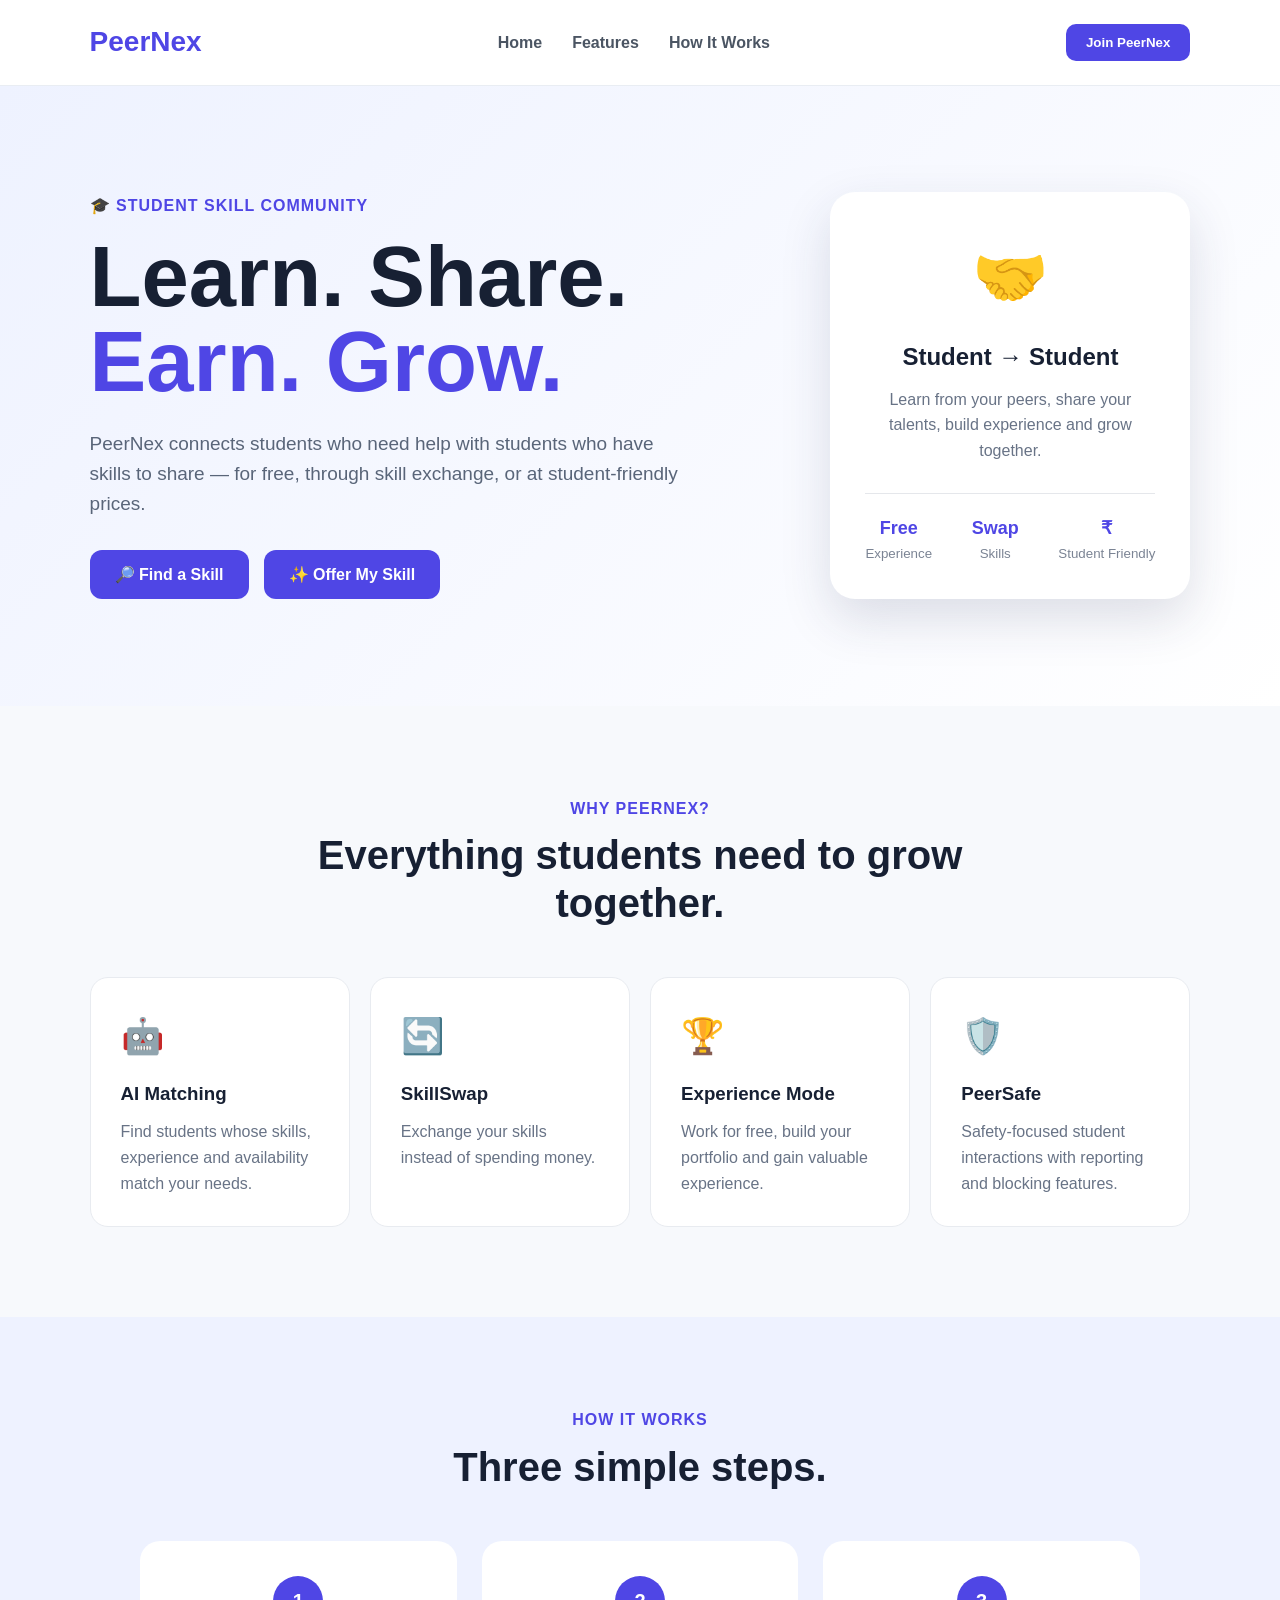
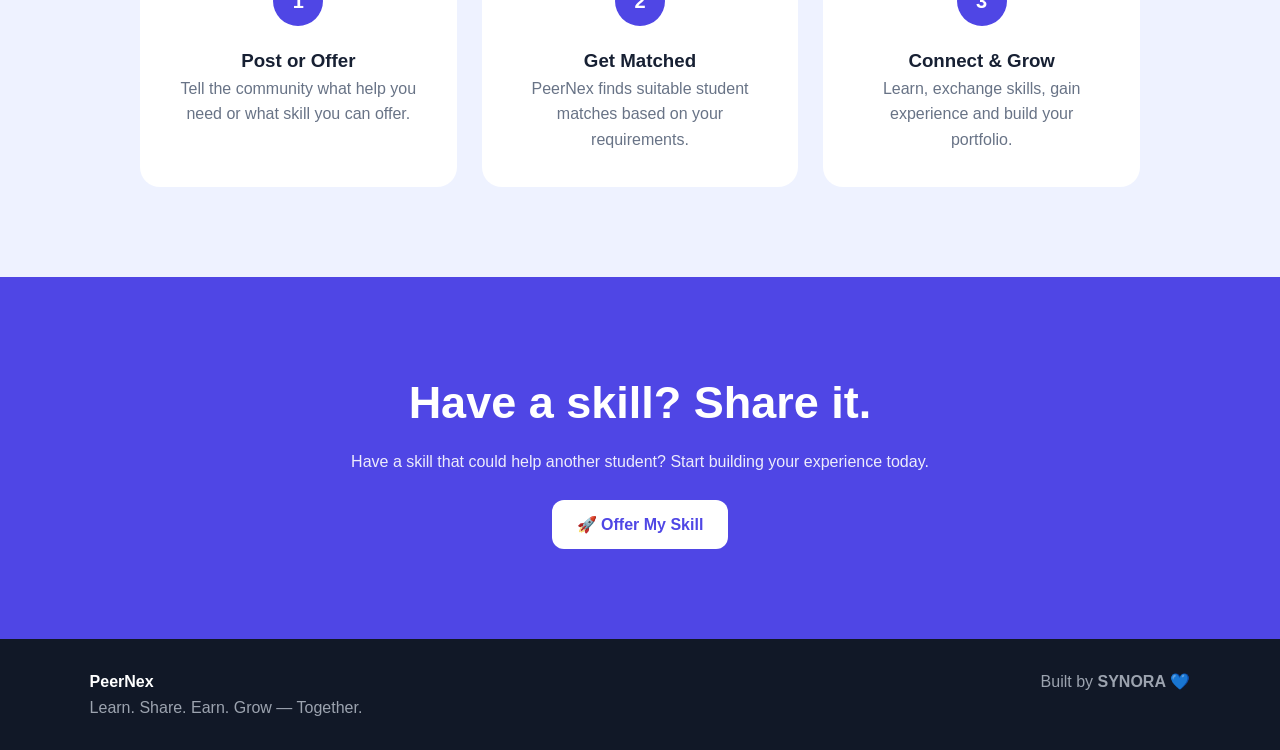
==== index.html @ b84e5022 "Add files via upload" ====
<!DOCTYPE html>
<html lang="en">
<head>
    <meta charset="UTF-8">
    <meta name="viewport" content="width=device-width, initial-scale=1.0">

    <title>PeerNex | Learn. Share. Earn. Grow.</title>

    <link rel="stylesheet" href="style.css">
</head>

<body>

    <!-- Navigation -->
    <header>
        <div class="logo">PeerNex</div>

        <nav>
            <a href="#home">Home</a>
            <a href="#features">Features</a>
            <a href="#how">How It Works</a>
        </nav>

       <button class="login-btn" onclick="offerSkill()">Join PeerNex</button>
    </header>


    <!-- Hero Section -->
    <section class="hero" id="home">

        <div class="hero-text">

            <p class="small-title">🎓 STUDENT SKILL COMMUNITY</p>

            <h1>
                Learn. Share.<br>
                <span>Earn. Grow.</span>
            </h1>

            <p class="description">
                PeerNex connects students who need help with students
                who have skills to share — for free, through skill exchange,
                or at student-friendly prices.
            </p>

            <div class="hero-buttons">
                <button onclick="findSkill()">🔎 Find a Skill</button>
                <button onclick="offerSkill()">✨ Offer My Skill</button>
            </div>

        </div>


        <div class="hero-card">

            <div class="card-icon">🤝</div>

            <h3>Student → Student</h3>

            <p>
                Learn from your peers, share your talents,
                build experience and grow together.
            </p>

            <div class="mini-stats">

                <div>
                    <strong>Free</strong>
                    <small>Experience</small>
                </div>

                <div>
                    <strong>Swap</strong>
                    <small>Skills</small>
                </div>

                <div>
                    <strong>₹</strong>
                    <small>Student Friendly</small>
                </div>

            </div>

        </div>

    </section>


    <!-- Features -->
    <section class="features" id="features">

        <div class="section-title">
            <p>WHY PEERNEX?</p>
            <h2>Everything students need to grow together.</h2>
        </div>


        <div class="feature-grid">

            <div class="feature-card">
                <div class="feature-icon">🤖</div>
                <h3>AI Matching</h3>
                <p>
                    Find students whose skills, experience and availability
                    match your needs.
                </p>
            </div>


            <div class="feature-card">
                <div class="feature-icon">🔄</div>
                <h3>SkillSwap</h3>
                <p>
                    Exchange your skills instead of spending money.
                </p>
            </div>


            <div class="feature-card">
                <div class="feature-icon">🏆</div>
                <h3>Experience Mode</h3>
                <p>
                    Work for free, build your portfolio and gain valuable
                    experience.
                </p>
            </div>


            <div class="feature-card">
                <div class="feature-icon">🛡️</div>
                <h3>PeerSafe</h3>
                <p>
                    Safety-focused student interactions with reporting
                    and blocking features.
                </p>
            </div>

        </div>

    </section>


    <!-- How It Works -->
    <section class="how" id="how">

        <div class="section-title">
            <p>HOW IT WORKS</p>
            <h2>Three simple steps.</h2>
        </div>


        <div class="steps">

            <div class="step">
                <div>1</div>
                <h3>Post or Offer</h3>
                <p>
                    Tell the community what help you need
                    or what skill you can offer.
                </p>
            </div>


            <div class="step">
                <div>2</div>
                <h3>Get Matched</h3>
                <p>
                    PeerNex finds suitable student matches
                    based on your requirements.
                </p>
            </div>


            <div class="step">
                <div>3</div>
                <h3>Connect & Grow</h3>
                <p>
                    Learn, exchange skills, gain experience
                    and build your portfolio.
                </p>
            </div>

        </div>

    </section>


    <!-- Call to Action -->
    <section class="cta">

        <h2>Have a skill? Share it.</h2>

        <p>
            Have a skill that could help another student?
            Start building your experience today.
        </p>

        <button onclick="offerSkill()">
            🚀 Offer My Skill
        </button>

    </section>


    <!-- Footer -->
    <footer>

        <div>
            <strong>PeerNex</strong>
            <p>Learn. Share. Earn. Grow — Together.</p>
        </div>

        <p>Built by <strong>SYNORA</strong> 💙</p>

    </footer>


    <script src="script.js"></script>

</body>
</html>
---- style.css ----
* {
    margin: 0;
    padding: 0;
    box-sizing: border-box;
}

html {
    scroll-behavior: smooth;
}

body {
    font-family: Arial, sans-serif;
    background: #f7f9fc;
    color: #172033;
    line-height: 1.6;
}

/* NAVIGATION */

header {
    width: 100%;
    padding: 20px 7%;
    display: flex;
    align-items: center;
    justify-content: space-between;
    background: white;
    border-bottom: 1px solid #e9edf3;
    position: sticky;
    top: 0;
    z-index: 100;
}

.logo {
    font-size: 28px;
    font-weight: 800;
    color: #4f46e5;
}

nav {
    display: flex;
    gap: 30px;
}

nav a {
    text-decoration: none;
    color: #4b5563;
    font-weight: 600;
}

nav a:hover {
    color: #4f46e5;
}

.login-btn {
    border: none;
    background: #4f46e5;
    color: white;
    padding: 11px 20px;
    border-radius: 10px;
    cursor: pointer;
    font-weight: 600;
}


/* HERO */

.hero {
    min-height: 620px;
    padding: 80px 7%;
    display: flex;
    align-items: center;
    justify-content: space-between;
    gap: 60px;
    background: linear-gradient(135deg, #eef2ff, #ffffff);
}

.hero-text {
    max-width: 650px;
}

.small-title {
    color: #4f46e5;
    font-weight: 800;
    letter-spacing: 1px;
    margin-bottom: 15px;
}

.hero h1 {
    font-size: clamp(50px, 7vw, 85px);
    line-height: 1;
    margin-bottom: 25px;
}

.hero h1 span {
    color: #4f46e5;
}

.description {
    color: #596579;
    font-size: 19px;
    max-width: 600px;
    margin-bottom: 30px;
}

.hero-buttons {
    display: flex;
    gap: 15px;
    flex-wrap: wrap;
}

.hero-buttons button,
.cta button {
    border: none;
    padding: 15px 25px;
    border-radius: 12px;
    background: #4f46e5;
    color: white;
    font-size: 16px;
    font-weight: 700;
    cursor: pointer;
}

.hero-buttons button:hover,
.cta button:hover,
.login-btn:hover {
    transform: translateY(-2px);
    opacity: 0.9;
}


/* HERO CARD */

.hero-card {
    width: 360px;
    padding: 35px;
    background: white;
    border-radius: 25px;
    box-shadow: 0 20px 50px rgba(40, 50, 90, 0.15);
    text-align: center;
}

.card-icon {
    font-size: 60px;
    margin-bottom: 15px;
}

.hero-card h3 {
    font-size: 24px;
    margin-bottom: 10px;
}

.hero-card p {
    color: #687386;
}

.mini-stats {
    display: flex;
    justify-content: space-between;
    margin-top: 30px;
    padding-top: 20px;
    border-top: 1px solid #e5e7eb;
}

.mini-stats div {
    display: flex;
    flex-direction: column;
}

.mini-stats strong {
    color: #4f46e5;
    font-size: 18px;
}

.mini-stats small {
    color: #7b8494;
}


/* FEATURES */

.features,
.how {
    padding: 90px 7%;
}

.section-title {
    text-align: center;
    max-width: 650px;
    margin: 0 auto 50px;
}

.section-title p {
    color: #4f46e5;
    font-weight: 800;
    letter-spacing: 1px;
}

.section-title h2 {
    font-size: 40px;
    line-height: 1.2;
    margin-top: 10px;
}

.feature-grid {
    display: grid;
    grid-template-columns: repeat(4, 1fr);
    gap: 20px;
}

.feature-card {
    background: white;
    padding: 30px;
    border-radius: 18px;
    border: 1px solid #e8ebf0;
    transition: 0.3s;
}

.feature-card:hover {
    transform: translateY(-8px);
    box-shadow: 0 15px 35px rgba(40, 50, 90, 0.1);
}

.feature-icon {
    font-size: 35px;
    margin-bottom: 15px;
}

.feature-card h3 {
    margin-bottom: 10px;
}

.feature-card p {
    color: #687386;
}


/* HOW IT WORKS */

.how {
    background: #eef2ff;
}

.steps {
    display: grid;
    grid-template-columns: repeat(3, 1fr);
    gap: 25px;
    max-width: 1000px;
    margin: auto;
}

.step {
    background: white;
    padding: 35px;
    border-radius: 20px;
    text-align: center;
}

.step > div {
    width: 50px;
    height: 50px;
    display: flex;
    align-items: center;
    justify-content: center;
    margin: 0 auto 20px;
    border-radius: 50%;
    background: #4f46e5;
    color: white;
    font-size: 20px;
    font-weight: bold;
}

.step p {
    color: #687386;
}


/* CTA */

.cta {
    padding: 90px 7%;
    text-align: center;
    background: #4f46e5;
    color: white;
}

.cta h2 {
    font-size: 45px;
    margin-bottom: 10px;
}

.cta p {
    margin-bottom: 25px;
    opacity: 0.9;
}

.cta button {
    background: white;
    color: #4f46e5;
}


/* FOOTER */

footer {
    padding: 30px 7%;
    background: #111827;
    color: white;
    display: flex;
    justify-content: space-between;
    gap: 20px;
}

footer p {
    color: #9ca3af;
}


/* MOBILE */

@media (max-width: 900px) {

    .hero {
        flex-direction: column;
        text-align: center;
    }

    .description {
        margin-left: auto;
        margin-right: auto;
    }

    .hero-buttons {
        justify-content: center;
    }

    .feature-grid {
        grid-template-columns: repeat(2, 1fr);
    }

    .steps {
        grid-template-columns: 1fr;
    }
}


@media (max-width: 600px) {

    header {
        padding: 15px 5%;
    }

    nav {
        display: none;
    }

    .hero {
        padding: 60px 5%;
    }

    .hero-card {
        width: 100%;
    }

    .feature-grid {
        grid-template-columns: 1fr;
    }

    .section-title h2 {
        font-size: 30px;
    }

    footer {
        flex-direction: column;
    }
}
/* REQUEST PAGE */

.request-page {
    min-height: 75vh;
    padding: 70px 20px;
    background: linear-gradient(135deg, #eef2ff, #ffffff);
}

.request-form {
    max-width: 650px;
    margin: 0 auto;
    padding: 35px;
    background: white;
    border-radius: 20px;
    box-shadow: 0 15px 40px rgba(40, 50, 90, 0.12);
}

.request-form label {
    display: block;
    margin-top: 18px;
    margin-bottom: 7px;
    font-weight: 700;
}

.request-form input,
.request-form textarea,
.request-form select {
    width: 100%;
    padding: 13px 15px;
    border: 1px solid #d9deea;
    border-radius: 10px;
    font-size: 15px;
    font-family: Arial, sans-serif;
    outline: none;
}

.request-form input:focus,
.request-form textarea:focus,
.request-form select:focus {
    border-color: #4f46e5;
}

.request-form textarea {
    resize: vertical;
}

.find-match-btn {
    width: 100%;
    margin-top: 28px;
    padding: 15px;
    border: none;
    border-radius: 12px;
    background: #4f46e5;
    color: white;
    font-size: 17px;
    font-weight: 700;
    cursor: pointer;
}

.find-match-btn:hover {
    opacity: 0.9;
    transform: translateY(-2px);
}
/* AI MATCHES PAGE */

.matches-page {
    min-height: 75vh;
    padding: 70px 7%;
    background: linear-gradient(135deg, #eef2ff, #ffffff);
}

.request-summary {
    max-width: 900px;
    margin: 0 auto 30px;
    padding: 20px 25px;
    background: white;
    border-left: 5px solid #4f46e5;
    border-radius: 12px;
    box-shadow: 0 8px 25px rgba(40, 50, 90, 0.08);
}

.request-summary strong {
    font-size: 18px;
}

.request-summary p {
    margin: 8px 0;
    color: #596579;
}

.request-summary span {
    display: inline-block;
    margin-right: 15px;
    color: #4f46e5;
    font-size: 14px;
    font-weight: 600;
}

.match-list {
    max-width: 900px;
    margin: auto;
    display: flex;
    flex-direction: column;
    gap: 25px;
}

.match-card {
    background: white;
    padding: 28px;
    border-radius: 20px;
    border: 1px solid #e5e7eb;
    box-shadow: 0 10px 30px rgba(40, 50, 90, 0.08);
    transition: 0.3s;
}

.match-card:hover {
    transform: translateY(-4px);
    box-shadow: 0 18px 40px rgba(40, 50, 90, 0.12);
}

.match-top {
    display: flex;
    align-items: center;
    gap: 18px;
}

.student-avatar {
    width: 60px;
    height: 60px;
    border-radius: 50%;
    background: #4f46e5;
    color: white;
    display: flex;
    align-items: center;
    justify-content: center;
    font-size: 25px;
    font-weight: 800;
}

.student-info {
    flex: 1;
}

.student-info h3 {
    margin-bottom: 3px;
    font-size: 21px;
}

.student-info p {
    color: #596579;
}

.rating {
    margin-top: 5px;
    font-size: 14px;
    color: #6b7280;
}

.match-score {
    text-align: center;
    min-width: 80px;
}

.match-score strong {
    display: block;
    color: #4f46e5;
    font-size: 28px;
}

.match-score small {
    color: #6b7280;
}

.skills {
    display: flex;
    flex-wrap: wrap;
    gap: 8px;
    margin: 22px 0;
}

.skills span {
    background: #eef2ff;
    color: #4338ca;
    padding: 7px 12px;
    border-radius: 20px;
    font-size: 13px;
    font-weight: 600;
}

.match-reason {
    padding: 18px;
    background: #f8f9ff;
    border-radius: 12px;
    margin-bottom: 18px;
}

.match-reason strong {
    color: #4f46e5;
}

.match-reason p {
    margin-top: 8px;
    color: #596579;
    font-size: 14px;
}

.service-options {
    display: flex;
    flex-wrap: wrap;
    gap: 10px;
    margin-bottom: 20px;
}

.service-options span {
    padding: 7px 12px;
    border-radius: 8px;
    background: #f3f4f6;
    color: #374151;
    font-size: 13px;
    font-weight: 600;
}

.match-buttons {
    display: flex;
    gap: 12px;
}

.match-buttons button {
    flex: 1;
    padding: 12px;
    border: none;
    border-radius: 10px;
    background: #4f46e5;
    color: white;
    font-weight: 700;
    cursor: pointer;
}

.match-buttons button:first-child {
    background: #eef2ff;
    color: #4338ca;
}

.match-buttons button:hover {
    opacity: 0.85;
}

@media (max-width: 600px) {

    .match-top {
        align-items: flex-start;
    }

    .match-score {
        min-width: 60px;
    }

    .match-buttons {
        flex-direction: column;
    }

}
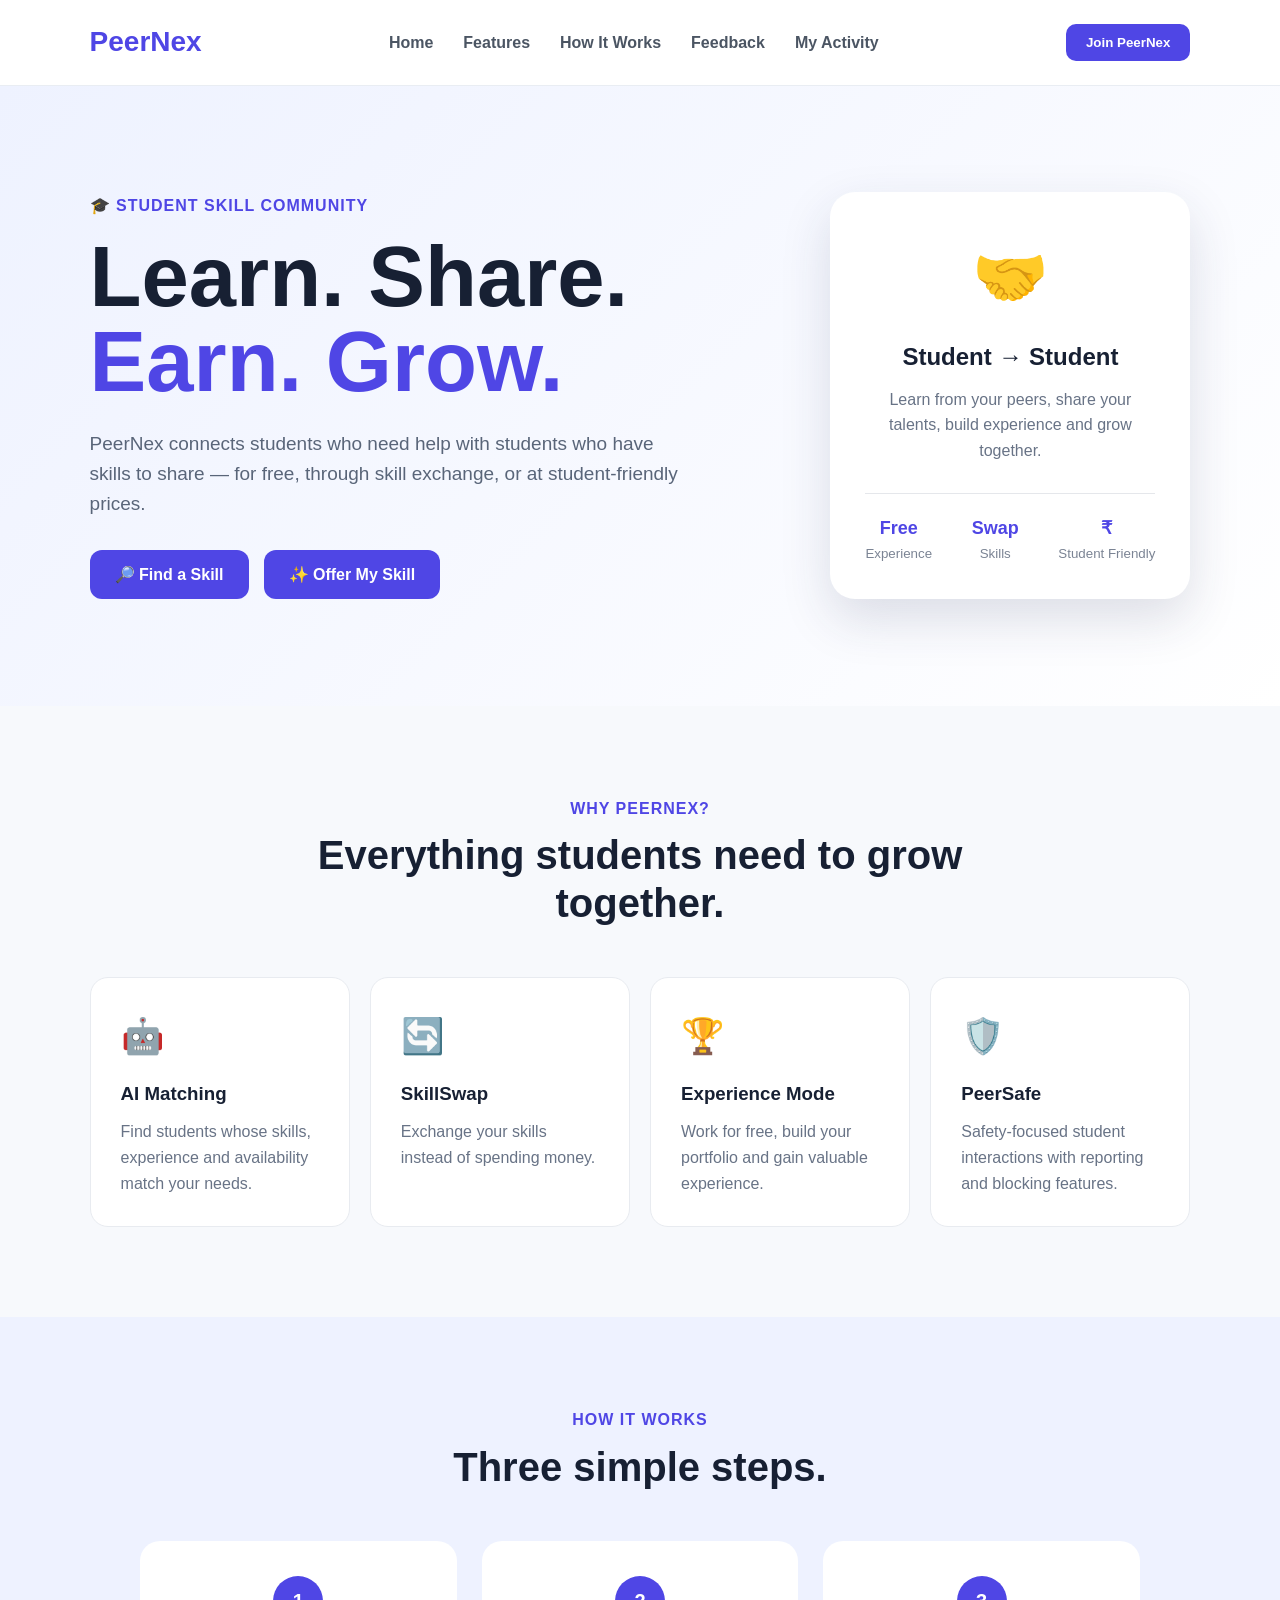
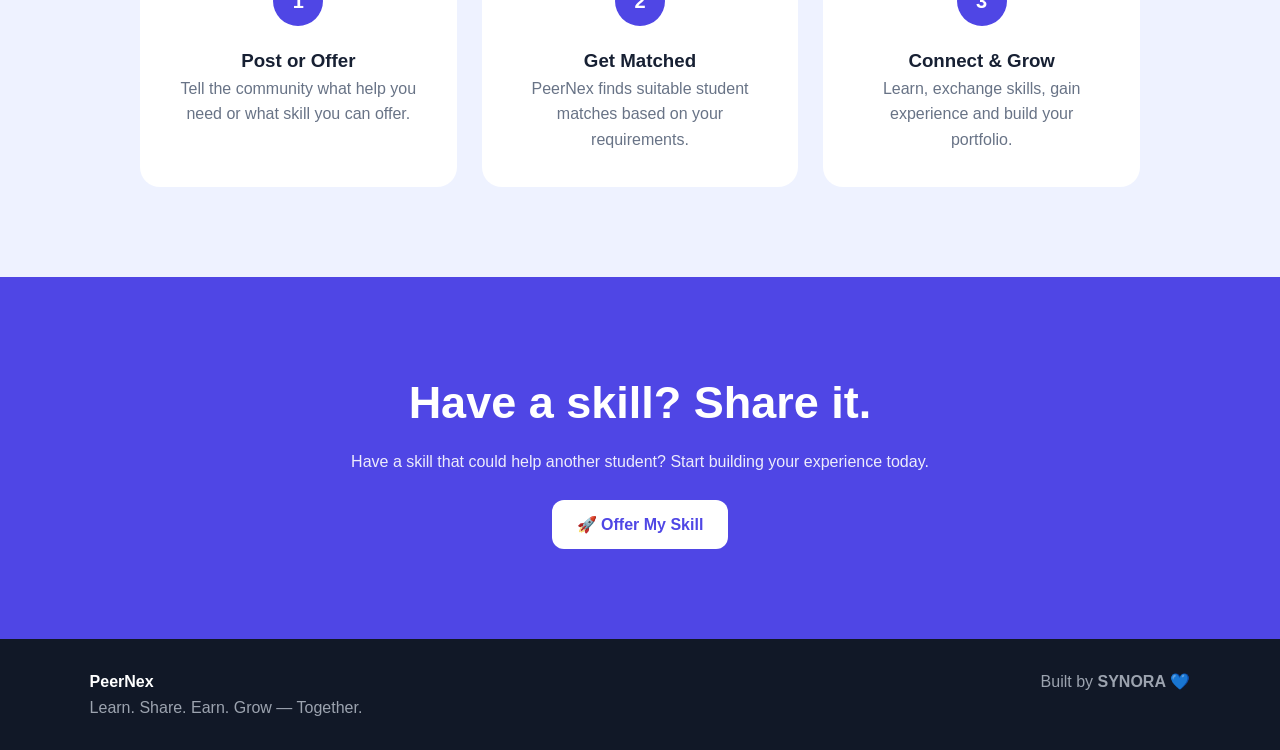
==== commit 8cd74114: "Add files via upload" ====
--- a/index.html
+++ b/index.html
@@ -16,10 +16,12 @@
         <div class="logo">PeerNex</div>
 
         <nav>
-            <a href="#home">Home</a>
-            <a href="#features">Features</a>
-            <a href="#how">How It Works</a>
-        </nav>
+    <a href="#home">Home</a>
+    <a href="#features">Features</a>
+    <a href="#how">How It Works</a>
+    <a href="feedback.html">Feedback</a>
+    <a href="history.html">My Activity</a>
+</nav>
 
        <button class="login-btn" onclick="offerSkill()">Join PeerNex</button>
     </header>
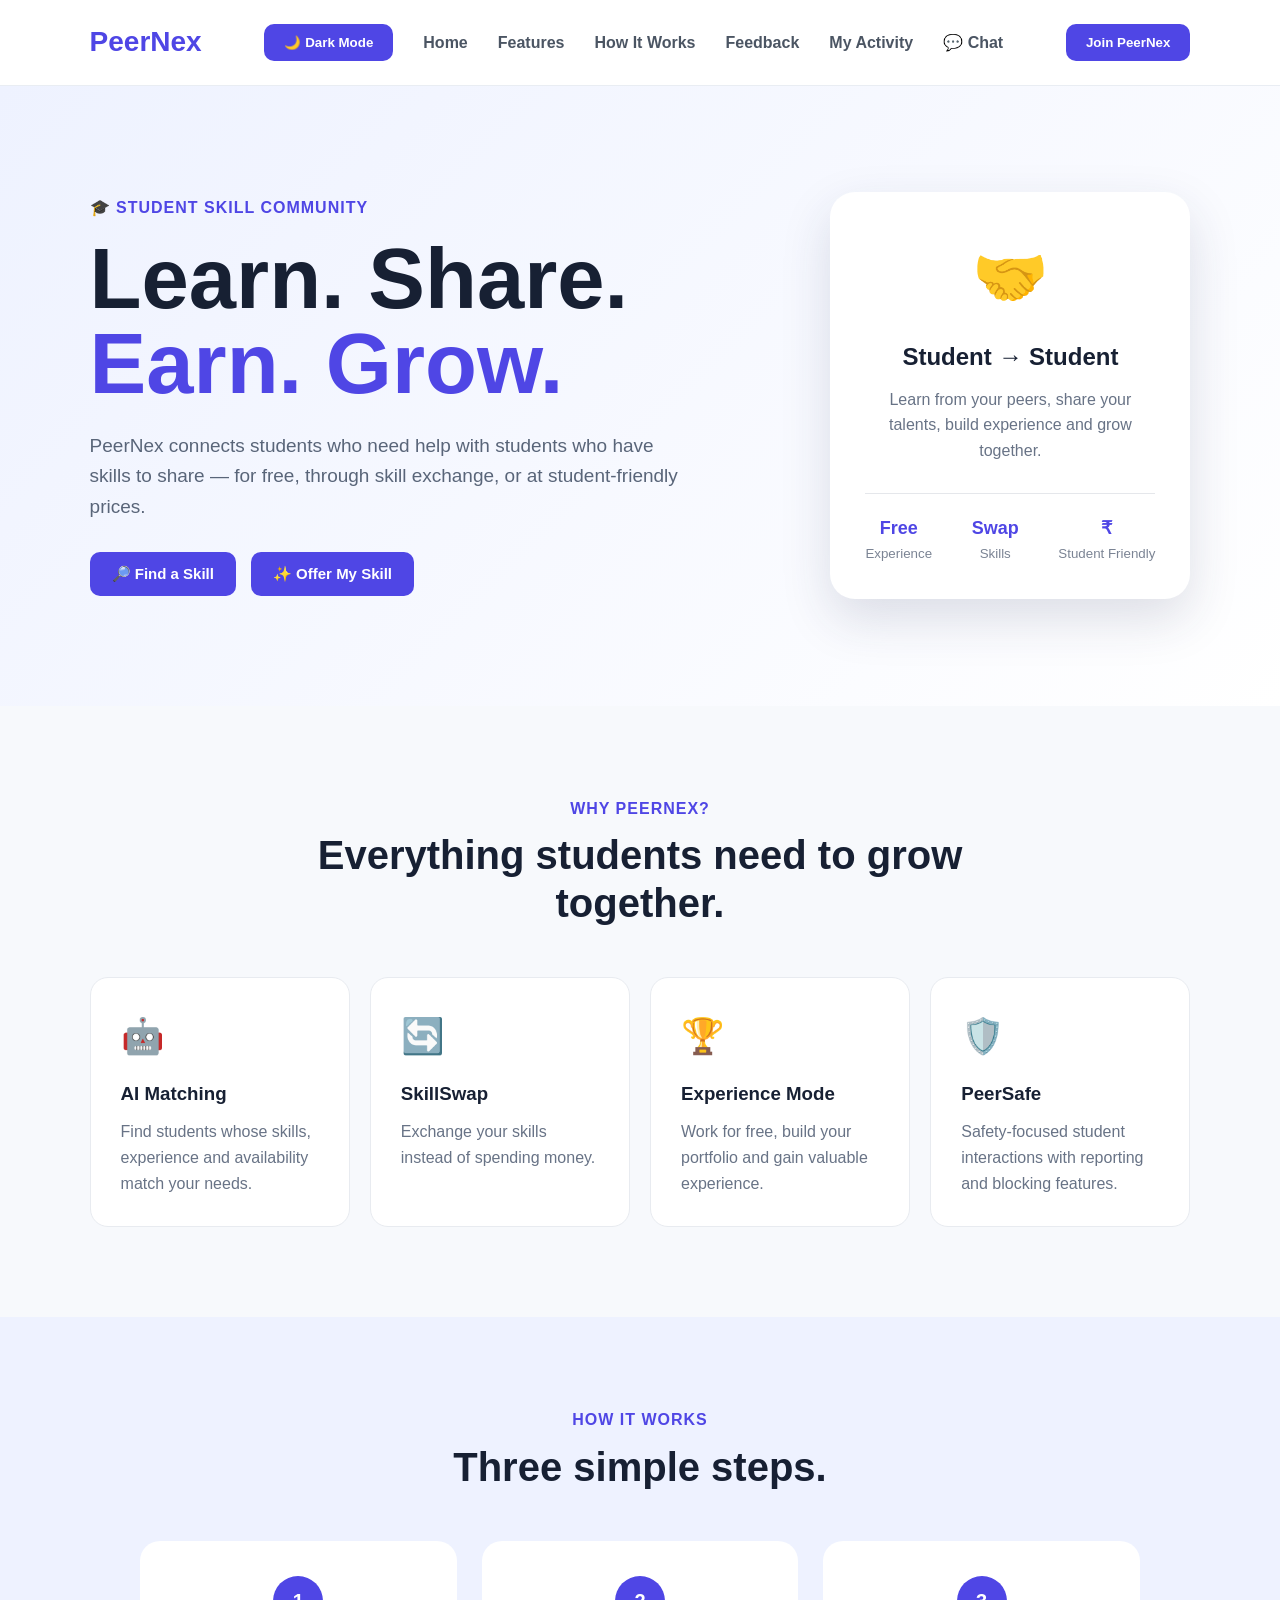
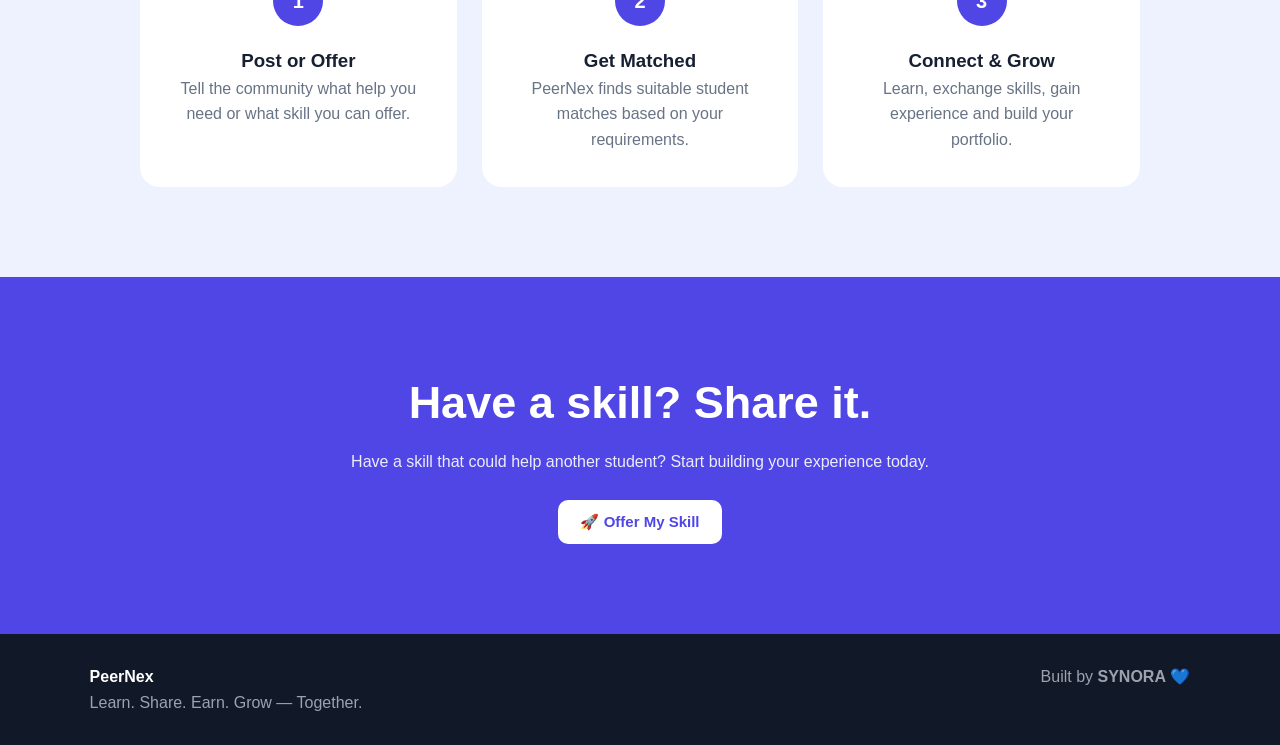
==== commit 1fdcc3ed: "Add files via upload" ====
--- a/index.html
+++ b/index.html
@@ -16,11 +16,17 @@
         <div class="logo">PeerNex</div>
 
         <nav>
+            
+<button id="themeToggle" class="login-btn" onclick="toggleTheme()">
+    🌙 Dark Mode
+</button>
+
     <a href="#home">Home</a>
     <a href="#features">Features</a>
     <a href="#how">How It Works</a>
     <a href="feedback.html">Feedback</a>
     <a href="history.html">My Activity</a>
+    <a href="chat.html">💬 Chat</a>
 </nav>
 
        <button class="login-btn" onclick="offerSkill()">Join PeerNex</button>
--- a/style.css
+++ b/style.css
@@ -1,3 +1,13 @@
+
+/* =========================================
+   PEERNEX - COMPLETE STYLE.CSS
+   Light Mode + Dark Mode
+   Home | Request | Matches | Activity | Chat
+   Developed by SYNORA
+========================================= */
+
+/* ========== GLOBAL ========== */
+
 * {
     margin: 0;
     padding: 0;
@@ -13,9 +23,21 @@
     background: #f7f9fc;
     color: #172033;
     line-height: 1.6;
-}
-
-/* NAVIGATION */
+    transition: background-color 0.2s ease, color 0.2s ease;
+}
+
+button,
+input,
+textarea,
+select {
+    font-family: inherit;
+}
+
+button {
+    cursor: pointer;
+}
+
+/* ========== HEADER & NAVIGATION ========== */
 
 header {
     width: 100%;
@@ -23,7 +45,8 @@
     display: flex;
     align-items: center;
     justify-content: space-between;
-    background: white;
+    gap: 20px;
+    background: #ffffff;
     border-bottom: 1px solid #e9edf3;
     position: sticky;
     top: 0;
@@ -38,6 +61,7 @@
 
 nav {
     display: flex;
+    align-items: center;
     gap: 30px;
 }
 
@@ -45,6 +69,7 @@
     text-decoration: none;
     color: #4b5563;
     font-weight: 600;
+    transition: color 0.2s ease;
 }
 
 nav a:hover {
@@ -57,12 +82,50 @@
     color: white;
     padding: 11px 20px;
     border-radius: 10px;
+    font-weight: 600;
+}
+
+/* ========== COMMON BUTTONS ========== */
+
+.hero-buttons button,
+.cta button,
+.find-match-btn,
+.match-buttons button,
+button.primary,
+.primary-btn {
+    border: none;
+    padding: 13px 22px;
+    border-radius: 10px;
+    background: #4f46e5;
+    color: white;
+    font-size: 15px;
+    font-weight: 700;
     cursor: pointer;
-    font-weight: 600;
-}
-
-
-/* HERO */
+    transition: 0.2s ease;
+}
+
+.hero-buttons button:hover,
+.cta button:hover,
+.find-match-btn:hover,
+.match-buttons button:hover,
+button.primary:hover,
+.primary-btn:hover,
+.login-btn:hover {
+    transform: translateY(-2px);
+    opacity: 0.9;
+}
+
+button.secondary,
+.secondary-btn {
+    background: #eef2ff;
+    color: #4338ca;
+    border: 1px solid #c7d2fe;
+    padding: 12px 18px;
+    border-radius: 10px;
+    font-weight: 700;
+}
+
+/* ========== HOME HERO ========== */
 
 .hero {
     min-height: 620px;
@@ -107,28 +170,6 @@
     gap: 15px;
     flex-wrap: wrap;
 }
-
-.hero-buttons button,
-.cta button {
-    border: none;
-    padding: 15px 25px;
-    border-radius: 12px;
-    background: #4f46e5;
-    color: white;
-    font-size: 16px;
-    font-weight: 700;
-    cursor: pointer;
-}
-
-.hero-buttons button:hover,
-.cta button:hover,
-.login-btn:hover {
-    transform: translateY(-2px);
-    opacity: 0.9;
-}
-
-
-/* HERO CARD */
 
 .hero-card {
     width: 360px;
@@ -175,8 +216,7 @@
     color: #7b8494;
 }
 
-
-/* FEATURES */
+/* ========== FEATURES ========== */
 
 .features,
 .how {
@@ -233,8 +273,7 @@
     color: #687386;
 }
 
-
-/* HOW IT WORKS */
+/* ========== HOW IT WORKS ========== */
 
 .how {
     background: #eef2ff;
@@ -273,8 +312,7 @@
     color: #687386;
 }
 
-
-/* CTA */
+/* ========== CALL TO ACTION ========== */
 
 .cta {
     padding: 90px 7%;
@@ -298,8 +336,7 @@
     color: #4f46e5;
 }
 
-
-/* FOOTER */
+/* ========== FOOTER ========== */
 
 footer {
     padding: 30px 7%;
@@ -314,66 +351,7 @@
     color: #9ca3af;
 }
 
-
-/* MOBILE */
-
-@media (max-width: 900px) {
-
-    .hero {
-        flex-direction: column;
-        text-align: center;
-    }
-
-    .description {
-        margin-left: auto;
-        margin-right: auto;
-    }
-
-    .hero-buttons {
-        justify-content: center;
-    }
-
-    .feature-grid {
-        grid-template-columns: repeat(2, 1fr);
-    }
-
-    .steps {
-        grid-template-columns: 1fr;
-    }
-}
-
-
-@media (max-width: 600px) {
-
-    header {
-        padding: 15px 5%;
-    }
-
-    nav {
-        display: none;
-    }
-
-    .hero {
-        padding: 60px 5%;
-    }
-
-    .hero-card {
-        width: 100%;
-    }
-
-    .feature-grid {
-        grid-template-columns: 1fr;
-    }
-
-    .section-title h2 {
-        font-size: 30px;
-    }
-
-    footer {
-        flex-direction: column;
-    }
-}
-/* REQUEST PAGE */
+/* ========== REQUEST PAGE ========== */
 
 .request-page {
     min-height: 75vh;
@@ -405,7 +383,6 @@
     border: 1px solid #d9deea;
     border-radius: 10px;
     font-size: 15px;
-    font-family: Arial, sans-serif;
     outline: none;
 }
 
@@ -423,20 +400,10 @@
     width: 100%;
     margin-top: 28px;
     padding: 15px;
-    border: none;
-    border-radius: 12px;
-    background: #4f46e5;
-    color: white;
     font-size: 17px;
-    font-weight: 700;
-    cursor: pointer;
-}
-
-.find-match-btn:hover {
-    opacity: 0.9;
-    transform: translateY(-2px);
-}
-/* AI MATCHES PAGE */
+}
+
+/* ========== MATCHES PAGE ========== */
 
 .matches-page {
     min-height: 75vh;
@@ -502,6 +469,7 @@
 .student-avatar {
     width: 60px;
     height: 60px;
+    flex-shrink: 0;
     border-radius: 50%;
     background: #4f46e5;
     color: white;
@@ -602,13 +570,6 @@
 
 .match-buttons button {
     flex: 1;
-    padding: 12px;
-    border: none;
-    border-radius: 10px;
-    background: #4f46e5;
-    color: white;
-    font-weight: 700;
-    cursor: pointer;
 }
 
 .match-buttons button:first-child {
@@ -616,14 +577,558 @@
     color: #4338ca;
 }
 
-.match-buttons button:hover {
-    opacity: 0.85;
+/* ========== PROFILE / AVAILABILITY ========== */
+
+.profile-section,
+.profile-card,
+.student-card {
+    background: white;
+    border: 1px solid #e5e7eb;
+    border-radius: 18px;
+    padding: 25px;
+    margin-bottom: 25px;
+}
+
+.student-role {
+    color: #596579;
+}
+
+.availability,
+.availability-badge {
+    display: inline-block;
+    padding: 5px 12px;
+    border-radius: 20px;
+    font-size: 13px;
+    font-weight: 700;
+}
+
+.availability.free,
+.availability-badge.free {
+    background: #dcfce7;
+    color: #166534;
+}
+
+.availability.busy,
+.availability-badge.busy {
+    background: #fee2e2;
+    color: #991b1b;
+}
+
+/* ========== MY ACTIVITY / HISTORY ========== */
+
+.history-page {
+    min-height: 75vh;
+    padding: 50px 7%;
+    background: #f7f9fc;
+}
+
+.history-section {
+    margin: 30px auto;
+    max-width: 1100px;
+}
+
+.history-list {
+    display: flex;
+    flex-direction: column;
+    gap: 18px;
+}
+
+.history-stat,
+.money-card,
+.transaction-card,
+.work-request-card,
+.history-card,
+.history-info {
+    background: white;
+    color: #172033;
+    border: 1px solid #e5e7eb;
+    border-radius: 16px;
+    padding: 22px;
+    margin-bottom: 18px;
+    box-shadow: 0 6px 20px rgba(40, 50, 90, 0.05);
+}
+
+.history-stat small {
+    color: #6b7280;
+}
+
+.money-card p,
+.transaction-card p,
+.history-info p {
+    color: #596579;
+}
+
+.transaction-card h3,
+.work-request-card h3,
+.history-card h3 {
+    margin-bottom: 8px;
+}
+
+.amount-positive {
+    color: #16a34a;
+    font-weight: 800;
+}
+
+.amount-negative {
+    color: #dc2626;
+    font-weight: 800;
+}
+
+.completed,
+.status-completed {
+    display: inline-block;
+    background: #dcfce7;
+    color: #166534;
+    padding: 5px 12px;
+    border-radius: 20px;
+    font-size: 12px;
+    font-weight: 700;
+}
+
+.status-pending {
+    display: inline-block;
+    background: #fef3c7;
+    color: #92400e;
+    padding: 5px 12px;
+    border-radius: 20px;
+    font-size: 12px;
+    font-weight: 700;
+}
+
+/* ========== SECUREHOLD / PAYMENT TIMELINE ========== */
+
+.payment-timeline {
+    display: flex;
+    flex-wrap: wrap;
+    align-items: center;
+    gap: 10px;
+    margin-top: 18px;
+}
+
+.timeline-step {
+    padding: 8px 12px;
+    border-radius: 9px;
+    background: #eef2ff;
+    color: #4338ca;
+    font-size: 13px;
+    font-weight: 600;
+}
+
+.securehold-note {
+    margin-top: 15px;
+    padding: 14px;
+    background: #eef2ff;
+    border-left: 4px solid #4f46e5;
+    border-radius: 10px;
+}
+
+/* ========== CHAT PAGE ========== */
+
+.chat-page {
+    max-width: 100%;
+    min-height: 75vh;
+    padding: 35px 20px;
+    background: #f7f9fc;
+}
+
+.chat-panel {
+    max-width: 850px;
+    margin: auto;
+    background: white;
+    border: 1px solid #e5e7eb;
+    border-radius: 18px;
+    overflow: hidden;
+    box-shadow: 0 10px 35px rgba(40, 50, 90, 0.1);
+}
+
+.chat-head {
+    padding: 22px;
+    background: #4f46e5;
+    color: white;
+}
+
+.chat-head h1,
+.chat-head h2,
+.chat-head h3,
+.chat-head p {
+    color: white;
+}
+
+.settings,
+.chat-settings {
+    display: grid;
+    grid-template-columns: repeat(2, minmax(0, 1fr));
+    gap: 15px;
+    padding: 20px;
+    background: #f8f9ff;
+}
+
+.settings label,
+.chat-settings label {
+    display: block;
+    font-weight: 600;
+    margin-bottom: 5px;
+}
+
+.chat-box,
+.message-panel {
+    min-height: 300px;
+    max-height: 450px;
+    overflow-y: auto;
+    padding: 20px;
+    background: #ffffff;
+}
+
+.message,
+.received-message,
+.other-message,
+.sent-message,
+.my-message {
+    max-width: 80%;
+    padding: 11px 15px;
+    margin-bottom: 12px;
+    border-radius: 14px;
+    overflow-wrap: anywhere;
+}
+
+.message,
+.received-message,
+.other-message {
+    background: #f1f5f9;
+    color: #172033;
+    margin-right: auto;
+}
+
+.sent-message,
+.my-message {
+    background: #4f46e5;
+    color: white;
+    margin-left: auto;
+}
+
+.chat-input-area,
+.chat-composer {
+    display: flex;
+    align-items: center;
+    gap: 10px;
+    padding: 18px;
+    border-top: 1px solid #e5e7eb;
+    background: white;
+}
+
+.chat-input-area input,
+.chat-composer input,
+.chat-composer textarea {
+    flex: 1;
+    min-width: 0;
+    padding: 12px;
+    border: 1px solid #d1d5db;
+    border-radius: 10px;
+}
+
+.chat-input-area button,
+.chat-composer button {
+    border: none;
+    background: #4f46e5;
+    color: white;
+    padding: 12px 16px;
+    border-radius: 10px;
+    font-weight: 700;
+}
+
+.chat-panel input,
+.chat-panel select,
+.chat-panel textarea {
+    max-width: 100%;
+}
+
+/* ========== GENERAL FORM ELEMENTS ========== */
+
+input,
+textarea,
+select {
+    max-width: 100%;
+    padding: 11px 13px;
+    border: 1px solid #d1d5db;
+    border-radius: 9px;
+    background: white;
+    color: #172033;
+    font-size: 15px;
+}
+
+input:focus,
+textarea:focus,
+select:focus {
+    outline: none;
+    border-color: #4f46e5;
+    box-shadow: 0 0 0 2px rgba(79, 70, 229, 0.12);
+}
+
+textarea {
+    resize: vertical;
+}
+
+/* =========================================
+   DARK MODE
+========================================= */
+
+body.dark-mode {
+    background: #111827 !important;
+    color: #f3f4f6 !important;
+}
+
+/* Header and navigation */
+
+body.dark-mode header {
+    background: #111827 !important;
+    color: #f9fafb !important;
+    border-color: #374151 !important;
+}
+
+body.dark-mode nav a {
+    color: #e5e7eb !important;
+}
+
+body.dark-mode nav a:hover {
+    color: #a5b4fc !important;
+}
+
+/* Main backgrounds */
+
+body.dark-mode .hero,
+body.dark-mode .features,
+body.dark-mode .how,
+body.dark-mode .request-page,
+body.dark-mode .matches-page,
+body.dark-mode .history-page,
+body.dark-mode .chat-page,
+body.dark-mode main {
+    background: #111827 !important;
+    color: #f3f4f6 !important;
+}
+
+/* Cards and panels */
+
+body.dark-mode .hero-card,
+body.dark-mode .feature-card,
+body.dark-mode .step,
+body.dark-mode .request-form,
+body.dark-mode .match-card,
+body.dark-mode .request-summary,
+body.dark-mode .profile-section,
+body.dark-mode .profile-card,
+body.dark-mode .student-card,
+body.dark-mode .history-stat,
+body.dark-mode .money-card,
+body.dark-mode .transaction-card,
+body.dark-mode .work-request-card,
+body.dark-mode .history-card,
+body.dark-mode .history-info,
+body.dark-mode .chat-panel,
+body.dark-mode .settings,
+body.dark-mode .chat-settings,
+body.dark-mode .chat-box,
+body.dark-mode .message-panel {
+    background: #1f2937 !important;
+    color: #f3f4f6 !important;
+    border-color: #374151 !important;
+}
+
+/* General text */
+
+body.dark-mode h1,
+body.dark-mode h2,
+body.dark-mode h3,
+body.dark-mode h4,
+body.dark-mode label,
+body.dark-mode strong {
+    color: #f9fafb;
+}
+
+body.dark-mode p,
+body.dark-mode small,
+body.dark-mode .description,
+body.dark-mode .student-role,
+body.dark-mode .student-info p,
+body.dark-mode .rating,
+body.dark-mode .match-reason p,
+body.dark-mode .history-stat small,
+body.dark-mode .money-card p,
+body.dark-mode .transaction-card p,
+body.dark-mode .history-info p {
+    color: #d1d5db;
+}
+
+/* Match details */
+
+body.dark-mode .match-reason,
+body.dark-mode .skills span,
+body.dark-mode .service-options span {
+    background: #374151 !important;
+    color: #f3f4f6 !important;
+}
+
+body.dark-mode .match-reason strong,
+body.dark-mode .match-score strong {
+    color: #a5b4fc !important;
+}
+
+/* Chat */
+
+body.dark-mode .chat-head {
+    background: #3730a3 !important;
+    color: #ffffff !important;
+}
+
+body.dark-mode .chat-head h1,
+body.dark-mode .chat-head h2,
+body.dark-mode .chat-head h3,
+body.dark-mode .chat-head p {
+    color: #ffffff !important;
+}
+
+body.dark-mode .message,
+body.dark-mode .received-message,
+body.dark-mode .other-message {
+    background: #374151 !important;
+    color: #f9fafb !important;
+}
+
+body.dark-mode .sent-message,
+body.dark-mode .my-message {
+    background: #4338ca !important;
+    color: #ffffff !important;
+}
+
+body.dark-mode .chat-input-area,
+body.dark-mode .chat-composer {
+    background: #1f2937 !important;
+    border-color: #374151 !important;
+}
+
+/* Inputs and dropdowns */
+
+body.dark-mode input,
+body.dark-mode textarea,
+body.dark-mode select {
+    background: #111827 !important;
+    color: #f9fafb !important;
+    border-color: #4b5563 !important;
+}
+
+body.dark-mode input::placeholder,
+body.dark-mode textarea::placeholder {
+    color: #9ca3af !important;
+}
+
+/* Buttons */
+
+body.dark-mode button.secondary,
+body.dark-mode .secondary-btn,
+body.dark-mode .match-buttons button:first-child {
+    background: #374151 !important;
+    color: #f9fafb !important;
+    border-color: #4b5563 !important;
+}
+
+/* SecureHold information */
+
+body.dark-mode .securehold-note,
+body.dark-mode .timeline-step {
+    background: #374151 !important;
+    color: #c7d2fe !important;
+    border-color: #6366f1 !important;
+}
+
+/* Footer */
+
+body.dark-mode footer {
+    background: #030712 !important;
+    color: #f9fafb !important;
+}
+
+body.dark-mode footer p {
+    color: #9ca3af !important;
+}
+
+/* =========================================
+   RESPONSIVE DESIGN
+========================================= */
+
+@media (max-width: 900px) {
+    .hero {
+        flex-direction: column;
+        text-align: center;
+    }
+
+    .description {
+        margin-left: auto;
+        margin-right: auto;
+    }
+
+    .hero-buttons {
+        justify-content: center;
+    }
+
+    .feature-grid {
+        grid-template-columns: repeat(2, 1fr);
+    }
+
+    .steps {
+        grid-template-columns: 1fr;
+    }
+
+    header {
+        flex-wrap: wrap;
+    }
+
+    nav {
+        gap: 15px;
+        flex-wrap: wrap;
+    }
 }
 
 @media (max-width: 600px) {
+    header {
+        padding: 15px 5%;
+    }
+
+    nav {
+        display: none;
+    }
+
+    .hero {
+        padding: 60px 5%;
+    }
+
+    .hero-card {
+        width: 100%;
+    }
+
+    .feature-grid {
+        grid-template-columns: 1fr;
+    }
+
+    .section-title h2 {
+        font-size: 30px;
+    }
+
+    .cta h2 {
+        font-size: 32px;
+    }
+
+    footer {
+        flex-direction: column;
+    }
+
+    .matches-page,
+    .history-page {
+        padding: 35px 5%;
+    }
 
     .match-top {
         align-items: flex-start;
+        flex-wrap: wrap;
     }
 
     .match-score {
@@ -634,4 +1139,48 @@
         flex-direction: column;
     }
 
-}+    .settings,
+    .chat-settings {
+        grid-template-columns: 1fr;
+    }
+
+    .chat-input-area,
+    .chat-composer {
+        flex-wrap: wrap;
+    }
+
+    .chat-input-area input,
+    .chat-composer input,
+    .chat-composer textarea {
+        width: 100%;
+        flex-basis: 100%;
+    }
+
+    .request-form {
+        padding: 22px;
+    }
+
+    .payment-timeline {
+        flex-direction: column;
+        align-items: flex-start;
+    }
+}
+
+/* ========== SMOOTH THEME TRANSITION ========== */
+
+body,
+header,
+section,
+main,
+article,
+div,
+input,
+textarea,
+select,
+button {
+    transition:
+        background-color 0.2s ease,
+        color 0.2s ease,
+        border-color 0.2s ease;
+}
+
